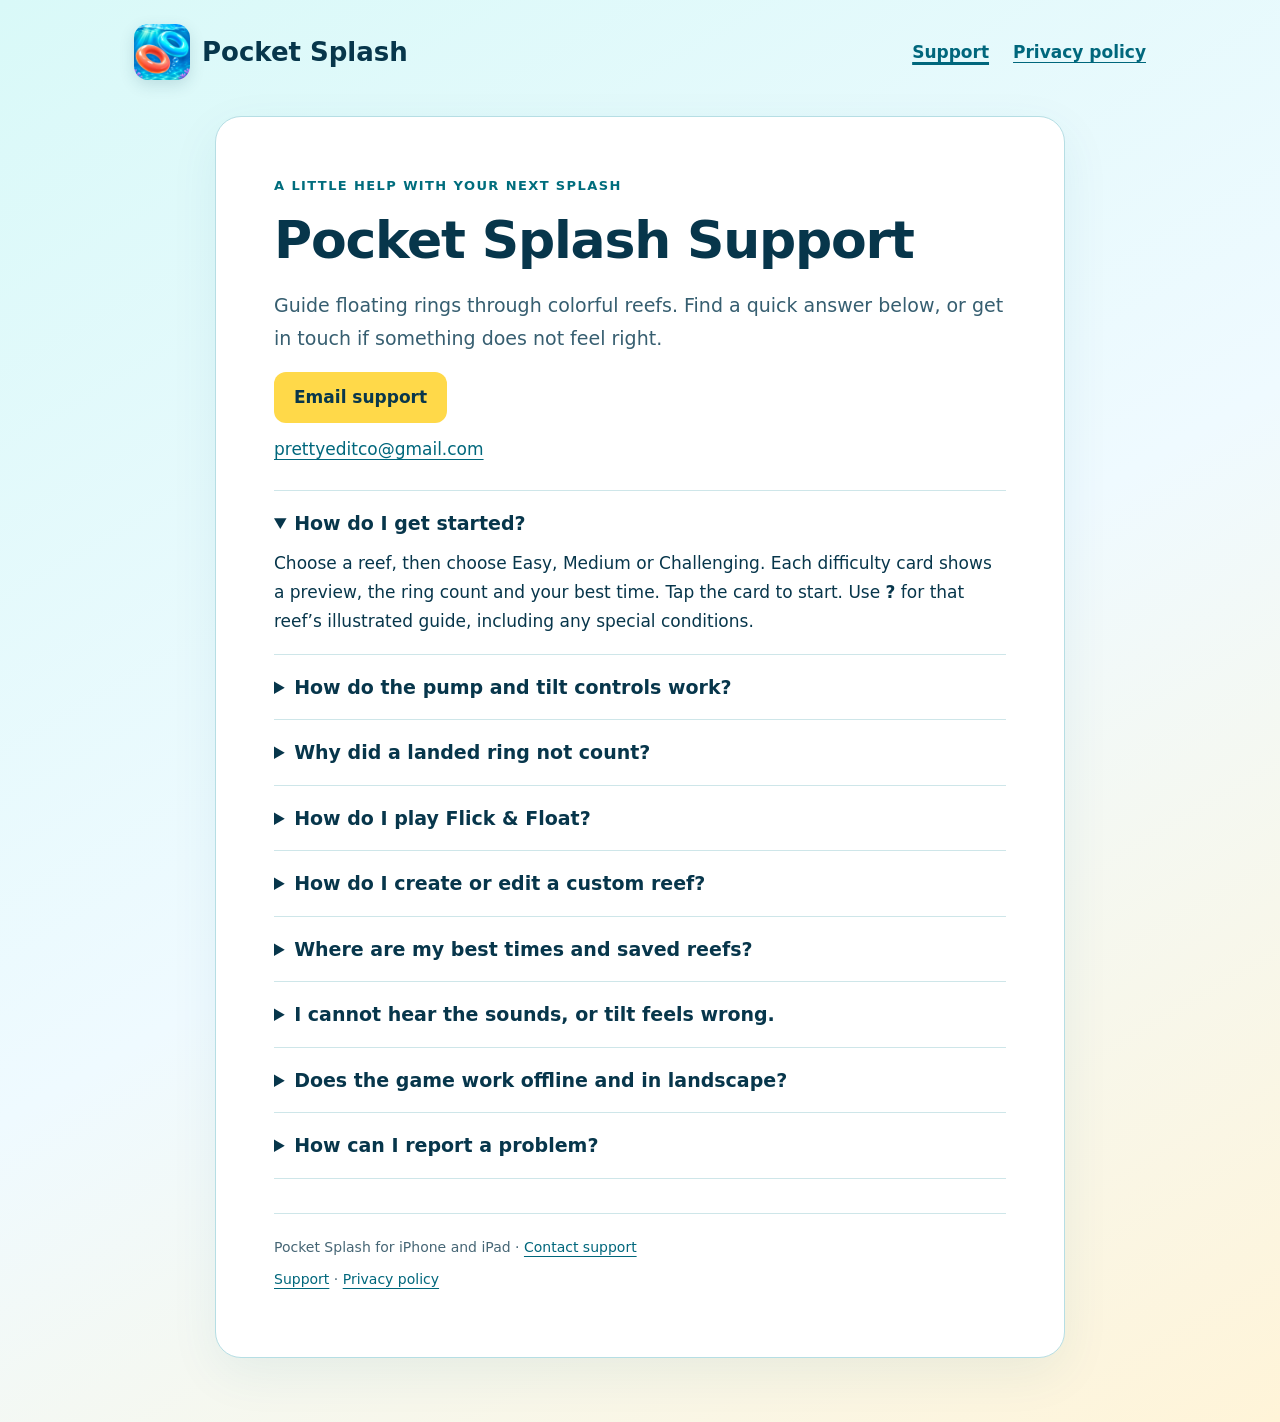
==== pocket-splash/index.html @ 55b61ccb "Add Pocket Splash support and privacy pages under pocket-splash Publish a self-contained Pocket Spla" ====
<!doctype html>
<html lang="en"><head><meta charset="utf-8"><meta name="viewport" content="width=device-width,initial-scale=1"><title>Support | Pocket Splash</title><meta name="description" content="Help and contact information for Pocket Splash, the underwater ring game for iPhone and iPad."><meta name="theme-color" content="#07364b"><link rel="icon" href="icon.png"><link rel="stylesheet" href="style.css"><link rel="canonical" href="https://namitarana1.github.io/toontrail-support/pocket-splash/index.html"></head>
<body><a class="skip" href="#content">Skip to content</a><nav aria-label="Main navigation"><a class="brand" href="index.html"><img src="icon.png" alt="" width="56" height="56">Pocket Splash</a><div class="links"><a href="support.html" aria-current="page">Support</a><a href="privacy.html">Privacy policy</a></div></nav><main id="content"><p class="eyebrow">A little help with your next splash</p><h1>Pocket Splash Support</h1><p class="intro">Guide floating rings through colorful reefs. Find a quick answer below, or get in touch if something does not feel right.</p><a class="contact" href="mailto:prettyeditco@gmail.com?subject=Pocket%20Splash%20Support">Email support</a><p><a href="mailto:prettyeditco@gmail.com">prettyeditco@gmail.com</a></p><div class="topics">
<details open><summary>How do I get started?</summary><p>Choose a reef, then choose Easy, Medium or Challenging. Each difficulty card shows a preview, the ring count and your best time. Tap the card to start. Use <strong>?</strong> for that reef’s illustrated guide, including any special conditions.</p></details>
<details><summary>How do the pump and tilt controls work?</summary><p>Hold the central pump to keep the jet running. Drag the nozzle to change its direction, and use the power slider for a gentler or stronger jet. Tilt your device to guide loose rings. Turning it upside down moves rings toward the surface; returning it upright makes them sink. The phone icon recalibrates sideways tilt.</p><p>Ambient tides and currents leave rings already threaded onto poles alone. Direct pumping and turning the device upside down can still lift them.</p></details>
<details><summary>Why did a landed ring not count?</summary><p>Check the reef’s objective. Color-matching reefs require the ring and pole to match. Every Challenging reef with more than one pole also requires color matching. Ring Sizes has thin and thick targets, Three-Pole Reef needs its quota on every pole, and Stack Builder needs a complete stack to stay settled for its hold time.</p></details>
<details><summary>How do I play Flick &amp; Float?</summary><p>Swipe a large ring from the lower-left starting area toward the upper-right pole. You can flick available rings one after another to help guide rings already in the water. A missed ring returns to the start after hitting the bottom. Clean landings, wall bank shots, combos and the final golden ring add to your score. The guide and water conditions vary by difficulty.</p></details>
<details><summary>How do I create or edit a custom reef?</summary><p>Choose Create Custom Reef in the reef grid. Set the name, rings, Normal or Large size, poles, water conditions and optional air limit. Sliders update the preview as you drag; size snaps to Normal or Large when you release it. Save to add the reef to the main grid. Hold a saved custom reef card to edit or delete it. Changing its rules resets that reef’s records and completion.</p></details>
<details><summary>Where are my best times and saved reefs?</summary><p>They stay on the device where you played. Each reef and difficulty has its own best time, saved after successful completion. Pause, Help and background time do not count. The options menu has records, including archived times from earlier rules. Records and custom reefs do not automatically sync between iPhone and iPad.</p></details>
<details><summary>I cannot hear the sounds, or tilt feels wrong.</summary><p>Check the in-game sound button, your device’s media volume, and Options → Sound effects. The master volume and each sound category can be adjusted or muted separately. For motion, check that device motion is enabled in the game options, adjust sensitivity, and use the phone icon to recalibrate.</p></details>
<details><summary>Does the game work offline and in landscape?</summary><p>Gameplay, help, languages, saved reefs and records work offline. iPhone uses portrait orientation. iPad supports portrait and landscape; landscape puts the controls along the bottom to give rings more room.</p></details>
<details><summary>How can I report a problem?</summary><p>Email <a href="mailto:prettyeditco@gmail.com">prettyeditco@gmail.com</a> with your device model, iOS or iPadOS version, app version, reef and difficulty, and the steps that led to the problem. A screenshot can help if you choose to include one. Please avoid sending passwords or other sensitive information.</p></details></div><footer><p>Pocket Splash for iPhone and iPad · <a href="mailto:prettyeditco@gmail.com">Contact support</a></p><p><a href="support.html">Support</a> · <a href="privacy.html">Privacy policy</a></p></footer></main></body></html>
---- pocket-splash/style.css ----
:root{color-scheme:light;--ink:#07364b;--ocean:#006f87;--line:#cee6e9}*{box-sizing:border-box}body{margin:0;background:linear-gradient(150deg,#d9f9f8,#effaff 52%,#fff4d8);color:var(--ink);font:17px/1.7 system-ui,-apple-system,BlinkMacSystemFont,"Segoe UI",sans-serif}a{color:#00677c;text-underline-offset:4px}a:hover{text-decoration-thickness:2px}a:focus-visible,summary:focus-visible{outline:3px solid #b06a00;outline-offset:5px}.skip{position:absolute;left:-10000px}.skip:focus{left:12px;top:12px;background:#fff;padding:12px;z-index:3}nav{max-width:1060px;margin:auto;padding:24px;display:flex;align-items:center;justify-content:space-between;gap:20px;flex-wrap:wrap}.brand{display:flex;align-items:center;gap:12px;font-size:26px;font-weight:850;text-decoration:none;color:var(--ink)}.brand img{width:56px;height:56px;border-radius:14px;box-shadow:0 5px 15px #08475925}.links{display:flex;gap:24px;font-weight:650}.links [aria-current=page]{text-decoration-thickness:3px}main{max-width:850px;margin:12px auto 64px;background:#fff;padding:clamp(24px,5vw,58px);border:1px solid #b6dee4;border-radius:26px;box-shadow:0 16px 50px #00677c12}h1{font-size:clamp(34px,6vw,52px);line-height:1.12;letter-spacing:-1.2px;margin:0 0 20px}h2{font-size:22px;line-height:1.3;margin:0 0 10px}p{margin:0 0 14px}.intro{font-size:19px;color:#365e70}.eyebrow{font-size:13px;font-weight:800;text-transform:uppercase;letter-spacing:1.4px;color:#006d7d}.date{font-size:14px;color:#526d78}.contact{display:inline-block;background:#ffd949;color:#09374b;padding:11px 20px;border-radius:12px;text-decoration:none;font-weight:800;margin:4px 0 12px}.topics{margin-top:26px}details{border-top:1px solid var(--line);padding:18px 0}details:last-child{border-bottom:1px solid var(--line)}summary{cursor:pointer;font-weight:750;font-size:19px;line-height:1.5}details p{margin:12px 0 0}section{margin-top:28px}footer{border-top:1px solid var(--line);margin-top:34px;padding-top:22px;font-size:14px;color:#466675}footer p{margin-bottom:8px}.note{padding:17px 20px;background:#eaf8fa;border-radius:14px;margin-top:26px}.note p:last-child{margin-bottom:0}@media(max-width:600px){nav{padding:20px}.brand{font-size:23px}.links{gap:20px}main{margin:6px 14px 36px}.intro{font-size:18px}}
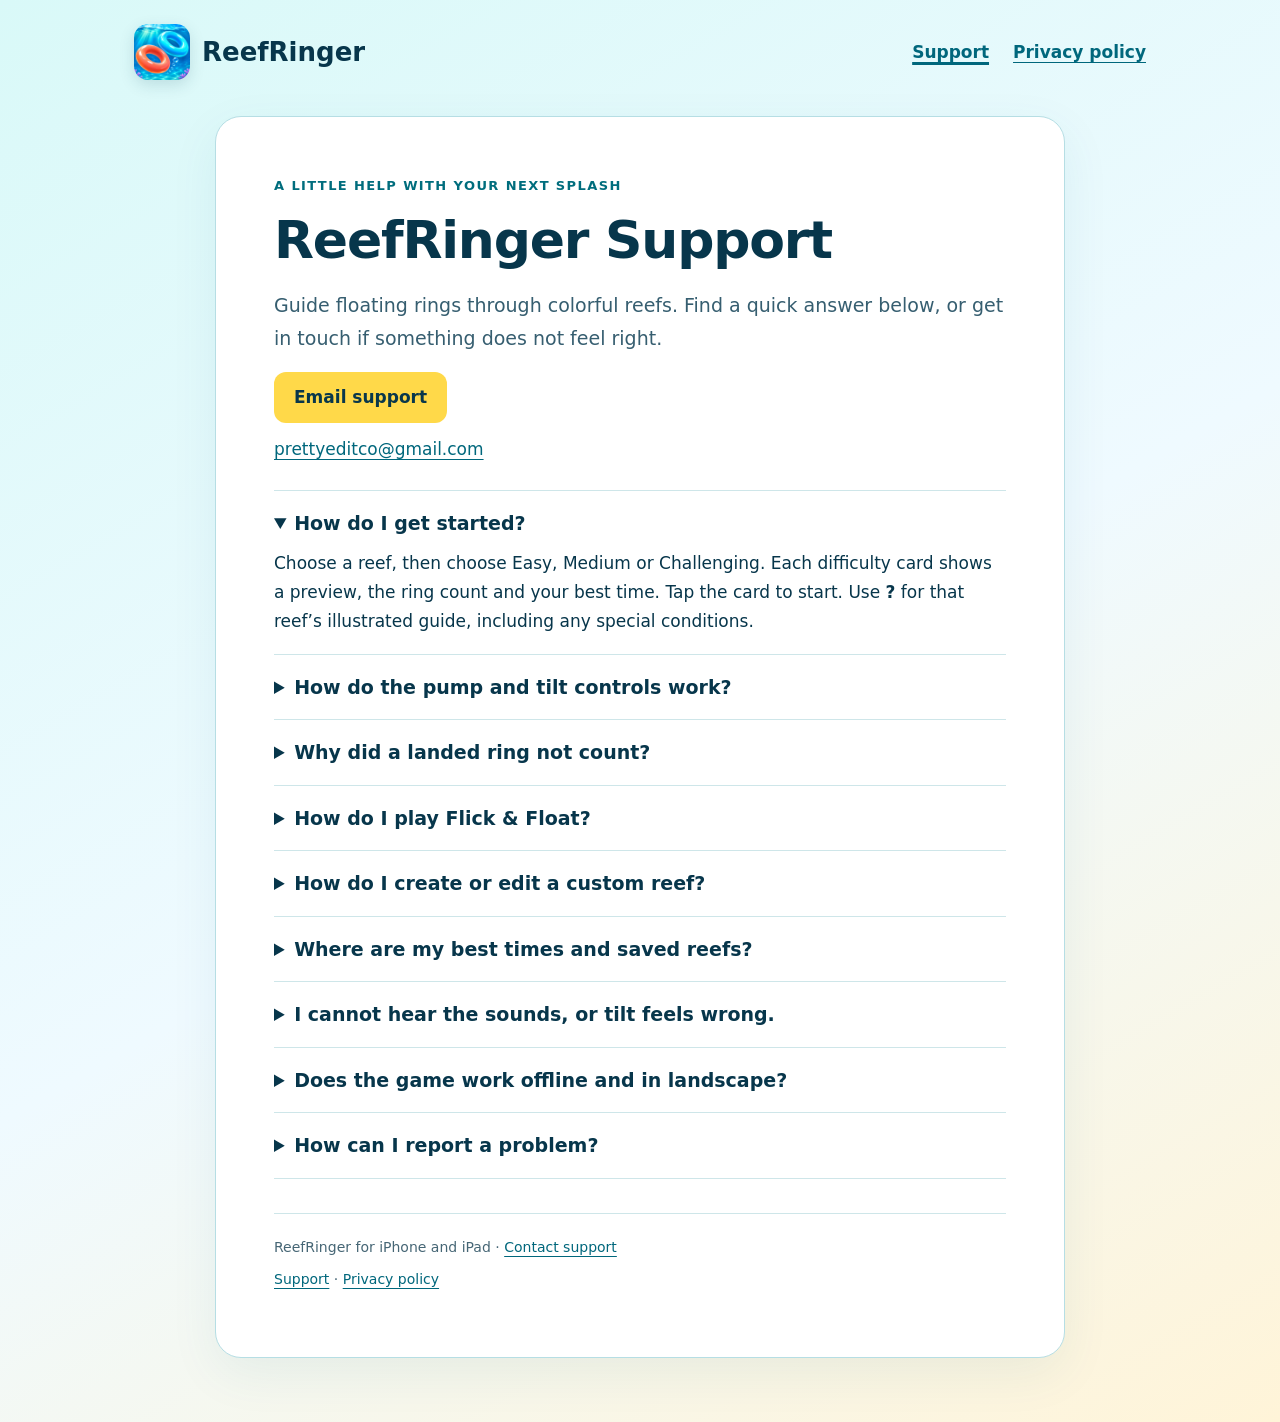
==== commit 34c9cc0c: "Rename Pocket Splash support and privacy pages to ReefRinger Update page titles, descriptions, navig" ====
--- a/pocket-splash/index.html
+++ b/pocket-splash/index.html
@@ -1,6 +1,6 @@
 <!doctype html>
-<html lang="en"><head><meta charset="utf-8"><meta name="viewport" content="width=device-width,initial-scale=1"><title>Support | Pocket Splash</title><meta name="description" content="Help and contact information for Pocket Splash, the underwater ring game for iPhone and iPad."><meta name="theme-color" content="#07364b"><link rel="icon" href="icon.png"><link rel="stylesheet" href="style.css"><link rel="canonical" href="https://namitarana1.github.io/toontrail-support/pocket-splash/index.html"></head>
-<body><a class="skip" href="#content">Skip to content</a><nav aria-label="Main navigation"><a class="brand" href="index.html"><img src="icon.png" alt="" width="56" height="56">Pocket Splash</a><div class="links"><a href="support.html" aria-current="page">Support</a><a href="privacy.html">Privacy policy</a></div></nav><main id="content"><p class="eyebrow">A little help with your next splash</p><h1>Pocket Splash Support</h1><p class="intro">Guide floating rings through colorful reefs. Find a quick answer below, or get in touch if something does not feel right.</p><a class="contact" href="mailto:prettyeditco@gmail.com?subject=Pocket%20Splash%20Support">Email support</a><p><a href="mailto:prettyeditco@gmail.com">prettyeditco@gmail.com</a></p><div class="topics">
+<html lang="en"><head><meta charset="utf-8"><meta name="viewport" content="width=device-width,initial-scale=1"><title>Support | ReefRinger</title><meta name="description" content="Help and contact information for ReefRinger, the underwater ring game for iPhone and iPad."><meta name="theme-color" content="#07364b"><link rel="icon" href="icon.png"><link rel="stylesheet" href="style.css"><link rel="canonical" href="https://namitarana1.github.io/toontrail-support/pocket-splash/index.html"></head>
+<body><a class="skip" href="#content">Skip to content</a><nav aria-label="Main navigation"><a class="brand" href="index.html"><img src="icon.png" alt="" width="56" height="56">ReefRinger</a><div class="links"><a href="support.html" aria-current="page">Support</a><a href="privacy.html">Privacy policy</a></div></nav><main id="content"><p class="eyebrow">A little help with your next splash</p><h1>ReefRinger Support</h1><p class="intro">Guide floating rings through colorful reefs. Find a quick answer below, or get in touch if something does not feel right.</p><a class="contact" href="mailto:prettyeditco@gmail.com?subject=ReefRinger%20Support">Email support</a><p><a href="mailto:prettyeditco@gmail.com">prettyeditco@gmail.com</a></p><div class="topics">
 <details open><summary>How do I get started?</summary><p>Choose a reef, then choose Easy, Medium or Challenging. Each difficulty card shows a preview, the ring count and your best time. Tap the card to start. Use <strong>?</strong> for that reef’s illustrated guide, including any special conditions.</p></details>
 <details><summary>How do the pump and tilt controls work?</summary><p>Hold the central pump to keep the jet running. Drag the nozzle to change its direction, and use the power slider for a gentler or stronger jet. Tilt your device to guide loose rings. Turning it upside down moves rings toward the surface; returning it upright makes them sink. The phone icon recalibrates sideways tilt.</p><p>Ambient tides and currents leave rings already threaded onto poles alone. Direct pumping and turning the device upside down can still lift them.</p></details>
 <details><summary>Why did a landed ring not count?</summary><p>Check the reef’s objective. Color-matching reefs require the ring and pole to match. Every Challenging reef with more than one pole also requires color matching. Ring Sizes has thin and thick targets, Three-Pole Reef needs its quota on every pole, and Stack Builder needs a complete stack to stay settled for its hold time.</p></details>
@@ -9,4 +9,4 @@
 <details><summary>Where are my best times and saved reefs?</summary><p>They stay on the device where you played. Each reef and difficulty has its own best time, saved after successful completion. Pause, Help and background time do not count. The options menu has records, including archived times from earlier rules. Records and custom reefs do not automatically sync between iPhone and iPad.</p></details>
 <details><summary>I cannot hear the sounds, or tilt feels wrong.</summary><p>Check the in-game sound button, your device’s media volume, and Options → Sound effects. The master volume and each sound category can be adjusted or muted separately. For motion, check that device motion is enabled in the game options, adjust sensitivity, and use the phone icon to recalibrate.</p></details>
 <details><summary>Does the game work offline and in landscape?</summary><p>Gameplay, help, languages, saved reefs and records work offline. iPhone uses portrait orientation. iPad supports portrait and landscape; landscape puts the controls along the bottom to give rings more room.</p></details>
-<details><summary>How can I report a problem?</summary><p>Email <a href="mailto:prettyeditco@gmail.com">prettyeditco@gmail.com</a> with your device model, iOS or iPadOS version, app version, reef and difficulty, and the steps that led to the problem. A screenshot can help if you choose to include one. Please avoid sending passwords or other sensitive information.</p></details></div><footer><p>Pocket Splash for iPhone and iPad · <a href="mailto:prettyeditco@gmail.com">Contact support</a></p><p><a href="support.html">Support</a> · <a href="privacy.html">Privacy policy</a></p></footer></main></body></html>+<details><summary>How can I report a problem?</summary><p>Email <a href="mailto:prettyeditco@gmail.com">prettyeditco@gmail.com</a> with your device model, iOS or iPadOS version, app version, reef and difficulty, and the steps that led to the problem. A screenshot can help if you choose to include one. Please avoid sending passwords or other sensitive information.</p></details></div><footer><p>ReefRinger for iPhone and iPad · <a href="mailto:prettyeditco@gmail.com">Contact support</a></p><p><a href="support.html">Support</a> · <a href="privacy.html">Privacy policy</a></p></footer></main></body></html>
